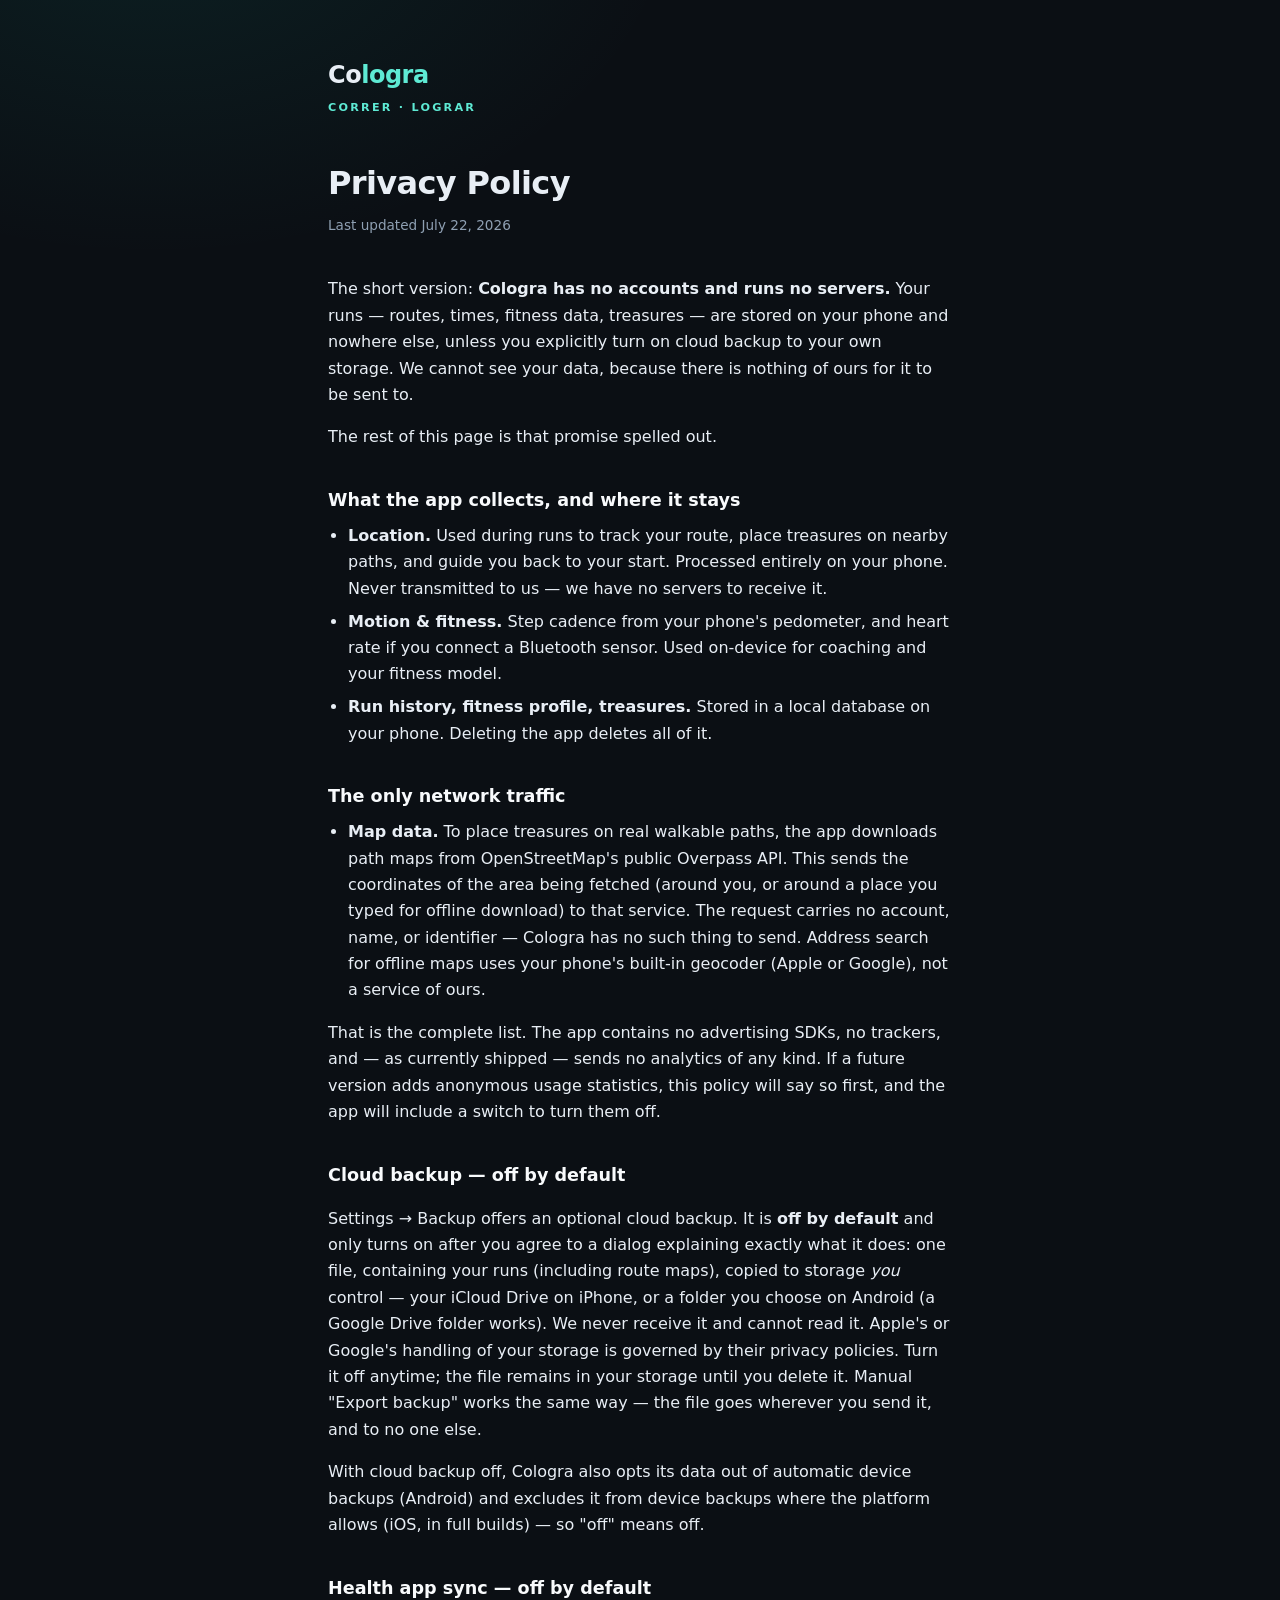
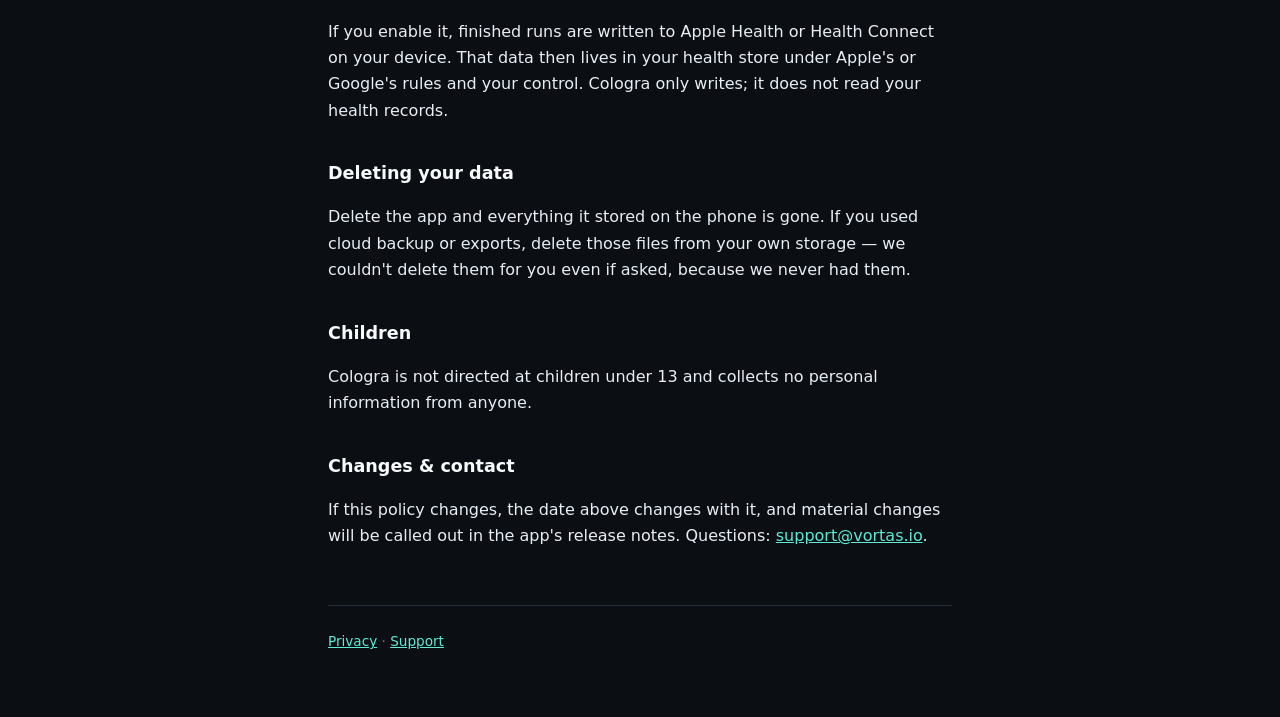
==== privacy/index.html @ 9c796f9e "Cologra site: landing, privacy policy, support" ====
<!doctype html>
<html lang="en">
<head>
  <meta charset="utf-8">
  <meta name="viewport" content="width=device-width, initial-scale=1">
  <title>Privacy Policy — Cologra</title>
  <meta name="description" content="Cologra runs no servers. Your runs stay on your phone. Here is the whole story, in plain language.">
  <link rel="stylesheet" href="/style.css">
</head>
<body>
<main>
  <header>
    <a class="brand" href="/">Co<span>logra</span><span class="tagline">correr · lograr</span></a>
  </header>
  <h1>Privacy Policy</h1>
  <p class="updated">Last updated July 22, 2026</p>

  <p>The short version: <strong>Cologra has no accounts and runs no servers.</strong> Your runs — routes, times,
  fitness data, treasures — are stored on your phone and nowhere else, unless you explicitly turn on cloud backup
  to your own storage. We cannot see your data, because there is nothing of ours for it to be sent to.</p>
  <p>The rest of this page is that promise spelled out.</p>

  <h2>What the app collects, and where it stays</h2>
  <ul>
    <li><strong>Location.</strong> Used during runs to track your route, place treasures on nearby paths, and guide
    you back to your start. Processed entirely on your phone. Never transmitted to us — we have no servers to
    receive it.</li>
    <li><strong>Motion &amp; fitness.</strong> Step cadence from your phone's pedometer, and heart rate if you
    connect a Bluetooth sensor. Used on-device for coaching and your fitness model.</li>
    <li><strong>Run history, fitness profile, treasures.</strong> Stored in a local database on your phone.
    Deleting the app deletes all of it.</li>
  </ul>

  <h2>The only network traffic</h2>
  <ul>
    <li><strong>Map data.</strong> To place treasures on real walkable paths, the app downloads path maps from
    OpenStreetMap's public Overpass API. This sends the coordinates of the area being fetched (around you, or
    around a place you typed for offline download) to that service. The request carries no account, name, or
    identifier — Cologra has no such thing to send. Address search for offline maps uses your phone's built-in
    geocoder (Apple or Google), not a service of ours.</li>
  </ul>
  <p>That is the complete list. The app contains no advertising SDKs, no trackers, and — as currently shipped —
  sends no analytics of any kind. If a future version adds anonymous usage statistics, this policy will say so
  first, and the app will include a switch to turn them off.</p>

  <h2>Cloud backup — off by default</h2>
  <p>Settings → Backup offers an optional cloud backup. It is <strong>off by default</strong> and only turns on
  after you agree to a dialog explaining exactly what it does: one file, containing your runs (including route
  maps), copied to storage <em>you</em> control — your iCloud Drive on iPhone, or a folder you choose on Android
  (a Google Drive folder works). We never receive it and cannot read it. Apple's or Google's handling of your
  storage is governed by their privacy policies. Turn it off anytime; the file remains in your storage until you
  delete it. Manual "Export backup" works the same way — the file goes wherever you send it, and to no one else.</p>
  <p>With cloud backup off, Cologra also opts its data out of automatic device backups (Android) and excludes it
  from device backups where the platform allows (iOS, in full builds) — so "off" means off.</p>

  <h2>Health app sync — off by default</h2>
  <p>If you enable it, finished runs are written to Apple Health or Health Connect on your device. That data then
  lives in your health store under Apple's or Google's rules and your control. Cologra only writes; it does not
  read your health records.</p>

  <h2>Deleting your data</h2>
  <p>Delete the app and everything it stored on the phone is gone. If you used cloud backup or exports, delete
  those files from your own storage — we couldn't delete them for you even if asked, because we never had them.</p>

  <h2>Children</h2>
  <p>Cologra is not directed at children under 13 and collects no personal information from anyone.</p>

  <h2>Changes &amp; contact</h2>
  <p>If this policy changes, the date above changes with it, and material changes will be called out in the app's
  release notes. Questions: <a href="mailto:support@vortas.io">support@vortas.io</a>.</p>

  <footer>
    <a href="/privacy/">Privacy</a> · <a href="/support/">Support</a>
  </footer>
</main>
</body>
</html>
---- style.css ----
/* Cologra site — mirrors the app theme (packages/shared/src/theme.ts). */
:root { --bg: #0b0f14; --ink: #e8eef5; --dim: #8fa0b3; --teal: #14b8a6; --teal-bright: #5eead4; --line: #24303f; }
* { box-sizing: border-box; }
html, body { margin: 0; padding: 0; }
body {
  background: var(--bg); color: var(--ink);
  font-family: system-ui, -apple-system, 'Segoe UI', Roboto, sans-serif;
  line-height: 1.65;
  background-image: radial-gradient(55rem 38rem at 12% -12%, rgba(20, 184, 166, 0.10), transparent 60%);
  background-attachment: fixed;
}
main { max-width: 42rem; margin: 0 auto; padding: 3.5rem 1.5rem 4rem; }
a { color: var(--teal-bright); }
.brand { text-decoration: none; color: var(--ink); font-weight: 700; font-size: 1.5rem; letter-spacing: -0.02em; }
.brand span { color: var(--teal-bright); }
.tagline { display: block; font-size: 0.7rem; font-weight: 600; letter-spacing: 0.2em; text-transform: uppercase; color: rgba(45, 212, 191, 0.8); margin-top: 0.2rem; }
header { margin-bottom: 2.5rem; }
h1 { font-size: 2rem; letter-spacing: -0.02em; margin: 0 0 0.25rem; }
.updated { color: var(--dim); font-size: 0.85rem; margin: 0 0 2.5rem; }
h2 { font-size: 1.1rem; margin: 2.2rem 0 0.5rem; color: #f8fafc; }
ul { padding-left: 1.25rem; margin: 0.5rem 0; }
li { margin-top: 0.4rem; }
footer { margin-top: 3.5rem; border-top: 1px solid var(--line); padding-top: 1.5rem; font-size: 0.85rem; color: #64748b; }
.hero p { font-size: 1.05rem; }
.quiet { color: var(--dim); }
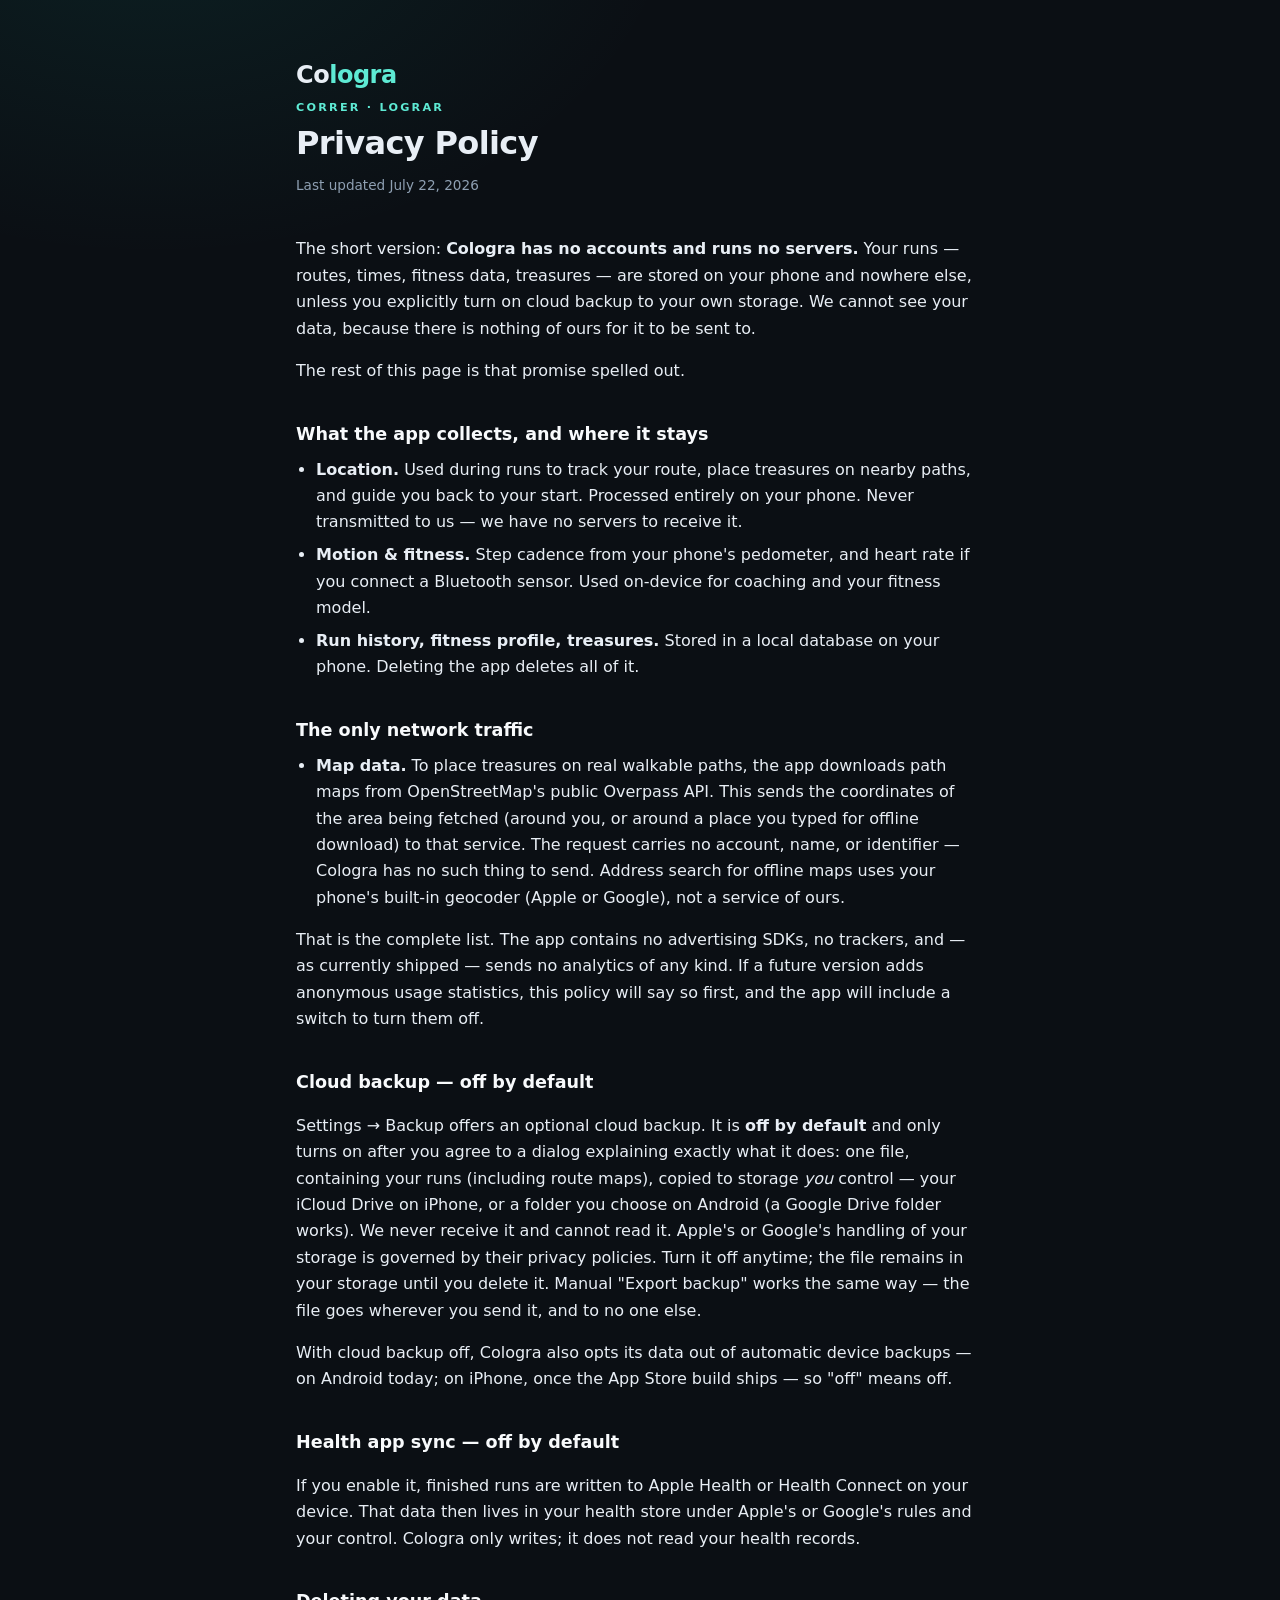
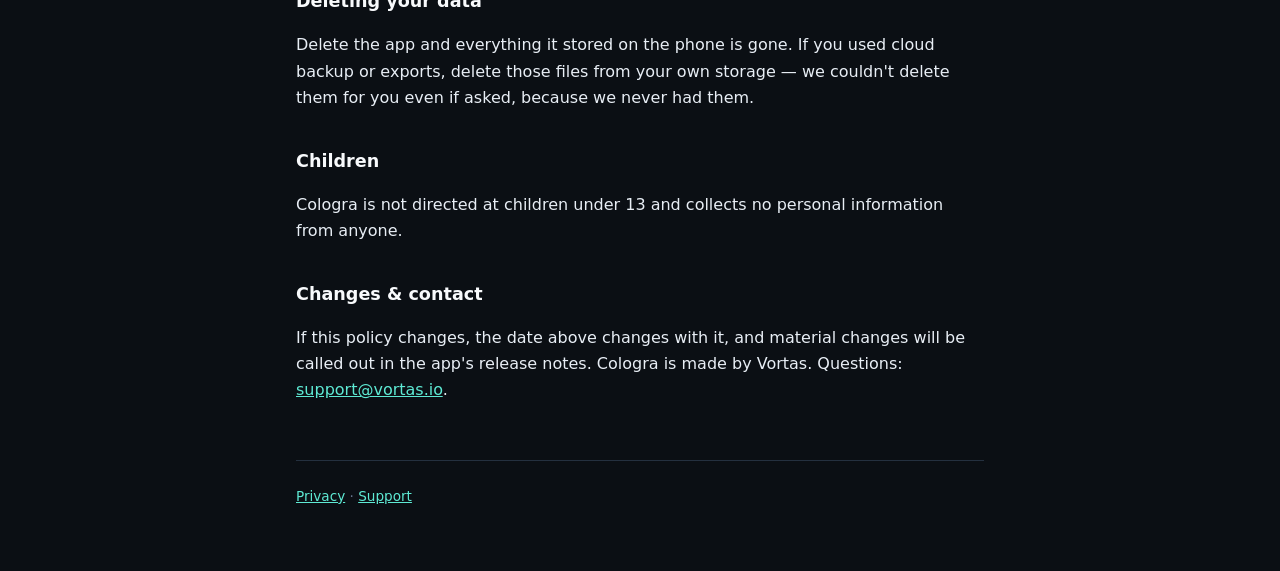
==== commit dc1f4b36: "Blind-audit fixes: de-risked claims, real CTA, OG tags, identity, requirements" ====
--- a/privacy/index.html
+++ b/privacy/index.html
@@ -50,8 +50,8 @@
   (a Google Drive folder works). We never receive it and cannot read it. Apple's or Google's handling of your
   storage is governed by their privacy policies. Turn it off anytime; the file remains in your storage until you
   delete it. Manual "Export backup" works the same way — the file goes wherever you send it, and to no one else.</p>
-  <p>With cloud backup off, Cologra also opts its data out of automatic device backups (Android) and excludes it
-  from device backups where the platform allows (iOS, in full builds) — so "off" means off.</p>
+  <p>With cloud backup off, Cologra also opts its data out of automatic device backups — on Android
+  today; on iPhone, once the App Store build ships — so "off" means off.</p>
 
   <h2>Health app sync — off by default</h2>
   <p>If you enable it, finished runs are written to Apple Health or Health Connect on your device. That data then
@@ -67,7 +67,7 @@
 
   <h2>Changes &amp; contact</h2>
   <p>If this policy changes, the date above changes with it, and material changes will be called out in the app's
-  release notes. Questions: <a href="mailto:support@vortas.io">support@vortas.io</a>.</p>
+  release notes. Cologra is made by Vortas. Questions: <a href="mailto:support@vortas.io">support@vortas.io</a>.</p>
 
   <footer>
     <a href="/privacy/">Privacy</a> · <a href="/support/">Support</a>
--- a/style.css
+++ b/style.css
@@ -1,6 +1,13 @@
-/* Cologra site — mirrors the app theme (packages/shared/src/theme.ts). */
-:root { --bg: #0b0f14; --ink: #e8eef5; --dim: #8fa0b3; --teal: #14b8a6; --teal-bright: #5eead4; --line: #24303f; }
+/* Cologra site — mirrors the app theme (packages/shared/src/theme.ts).
+   Design: dark field, teal = motion, gold = treasure. One bold move (the radar hero);
+   everything else quiet. System stack + mono eyebrows; no webfonts, no external assets. */
+:root {
+  --bg: #0b0f14; --bg-deep: #0a0e13; --surface: #121826; --line: #24303f;
+  --ink: #e8eef5; --ink-soft: #c7d2df; --dim: #8fa0b3; --faint: #64748b;
+  --teal: #14b8a6; --teal-bright: #5eead4; --gold: #e0b64f;
+}
 * { box-sizing: border-box; }
+html { scroll-behavior: smooth; }
 html, body { margin: 0; padding: 0; }
 body {
   background: var(--bg); color: var(--ink);
@@ -9,17 +16,56 @@
   background-image: radial-gradient(55rem 38rem at 12% -12%, rgba(20, 184, 166, 0.10), transparent 60%);
   background-attachment: fixed;
 }
-main { max-width: 42rem; margin: 0 auto; padding: 3.5rem 1.5rem 4rem; }
+main { max-width: 46rem; margin: 0 auto; padding: 3.5rem 1.5rem 4rem; }
 a { color: var(--teal-bright); }
 .brand { text-decoration: none; color: var(--ink); font-weight: 700; font-size: 1.5rem; letter-spacing: -0.02em; }
 .brand span { color: var(--teal-bright); }
 .tagline { display: block; font-size: 0.7rem; font-weight: 600; letter-spacing: 0.2em; text-transform: uppercase; color: rgba(45, 212, 191, 0.8); margin-top: 0.2rem; }
-header { margin-bottom: 2.5rem; }
+header.site { margin-bottom: 2.5rem; }
 h1 { font-size: 2rem; letter-spacing: -0.02em; margin: 0 0 0.25rem; }
 .updated { color: var(--dim); font-size: 0.85rem; margin: 0 0 2.5rem; }
 h2 { font-size: 1.1rem; margin: 2.2rem 0 0.5rem; color: #f8fafc; }
 ul { padding-left: 1.25rem; margin: 0.5rem 0; }
 li { margin-top: 0.4rem; }
-footer { margin-top: 3.5rem; border-top: 1px solid var(--line); padding-top: 1.5rem; font-size: 0.85rem; color: #64748b; }
+footer { margin-top: 3.5rem; border-top: 1px solid var(--line); padding-top: 1.5rem; font-size: 0.85rem; color: var(--faint); }
 .hero p { font-size: 1.05rem; }
 .quiet { color: var(--dim); }
+
+/* ── Brand page ─────────────────────────────────────────────────────────── */
+.bp main { max-width: 52rem; }
+.radar { position: relative; margin: 3.2rem auto 2.6rem; width: 15rem; height: 15rem; }
+.radar .ring { position: absolute; inset: 0; border: 1px solid rgba(94, 234, 212, 0.35); border-radius: 50%; animation: ping 3.2s cubic-bezier(0.2, 0.6, 0.4, 1) infinite; }
+.radar .ring:nth-child(2) { animation-delay: 1.07s; }
+.radar .ring:nth-child(3) { animation-delay: 2.14s; }
+.radar .dot { position: absolute; left: 50%; top: 50%; width: 0.65rem; height: 0.65rem; margin: -0.325rem; border-radius: 50%; background: var(--gold); box-shadow: 0 0 18px rgba(224, 182, 79, 0.8); }
+@keyframes ping { 0% { transform: scale(0.08); opacity: 0.9; } 80% { opacity: 0.12; } 100% { transform: scale(1); opacity: 0; } }
+@media (prefers-reduced-motion: reduce) { .radar .ring { animation: none; opacity: 0.25; transform: scale(0.55); } .radar .ring:nth-child(2) { transform: scale(0.8); } .radar .ring:nth-child(3) { transform: scale(1); } }
+.bp .hero { text-align: center; }
+.bp .hero h1 { font-size: clamp(2.2rem, 6vw, 3.3rem); line-height: 1.12; letter-spacing: -0.03em; margin: 0 0 1rem; text-wrap: balance; }
+.bp .hero h1 em { font-style: normal; color: var(--teal-bright); }
+.bp .hero .lede { font-size: 1.12rem; color: var(--ink-soft); max-width: 34rem; margin: 0 auto; text-wrap: balance; }
+.beta { display: inline-block; margin-top: 1.6rem; padding: 0.55rem 1.1rem; border: 1px solid var(--line); border-radius: 999px; color: var(--dim); font-size: 0.85rem; }
+.beta a { text-decoration: none; font-weight: 600; }
+.eyebrow { font-family: ui-monospace, 'SF Mono', Menlo, monospace; font-size: 0.72rem; font-weight: 600; letter-spacing: 0.22em; text-transform: uppercase; color: var(--teal); margin: 0 0 0.6rem; }
+section.block { margin-top: 4.6rem; }
+section.block h2 { font-size: 1.65rem; letter-spacing: -0.02em; margin: 0 0 0.8rem; text-wrap: balance; }
+section.block > p { color: var(--ink-soft); max-width: 38rem; }
+.cards { display: grid; grid-template-columns: repeat(auto-fit, minmax(14.5rem, 1fr)); gap: 0.9rem; margin-top: 1.4rem; }
+.card { background: var(--surface); border: 1px solid var(--line); border-radius: 14px; padding: 1.1rem 1.2rem; }
+.card h3 { margin: 0 0 0.35rem; font-size: 0.98rem; color: var(--ink); }
+.card p { margin: 0; font-size: 0.88rem; color: var(--dim); line-height: 1.55; }
+.proof { border-left: 3px solid var(--teal); background: rgba(20, 184, 166, 0.06); border-radius: 0 12px 12px 0; padding: 0.9rem 1.2rem; margin-top: 1.3rem; font-size: 0.92rem; color: var(--ink-soft); }
+.proof code { font-family: ui-monospace, 'SF Mono', Menlo, monospace; font-size: 0.85em; color: var(--teal-bright); }
+.cites { margin-top: 1rem; font-size: 0.8rem; color: var(--faint); }
+.langs { margin-top: 1.4rem; display: flex; flex-wrap: wrap; gap: 0.45rem 0.6rem; }
+.langs span { border: 1px solid var(--line); border-radius: 999px; padding: 0.25rem 0.7rem; font-size: 0.82rem; color: var(--dim); }
+.refuse { margin-top: 1.4rem; }
+.refuse li { color: var(--dim); font-size: 0.92rem; }
+.refuse li strong { color: var(--ink-soft); font-weight: 600; }
+.bp footer { text-align: center; }
+.cta-btn { display: inline-block; background: var(--gold); color: #14100a; font-weight: 700; font-size: 0.95rem; text-decoration: none; border-radius: 999px; padding: 0.7rem 1.6rem; }
+.cta-btn:hover { filter: brightness(1.08); }
+.reqs { color: var(--faint); font-size: 0.78rem; margin-top: 0.7rem; }
+.closing { text-align: center; border-top: 1px solid var(--line); padding-top: 2.6rem; }
+.closing p { margin-left: auto; margin-right: auto; }
+.bp footer p { margin: 0 0 0.4rem; }
